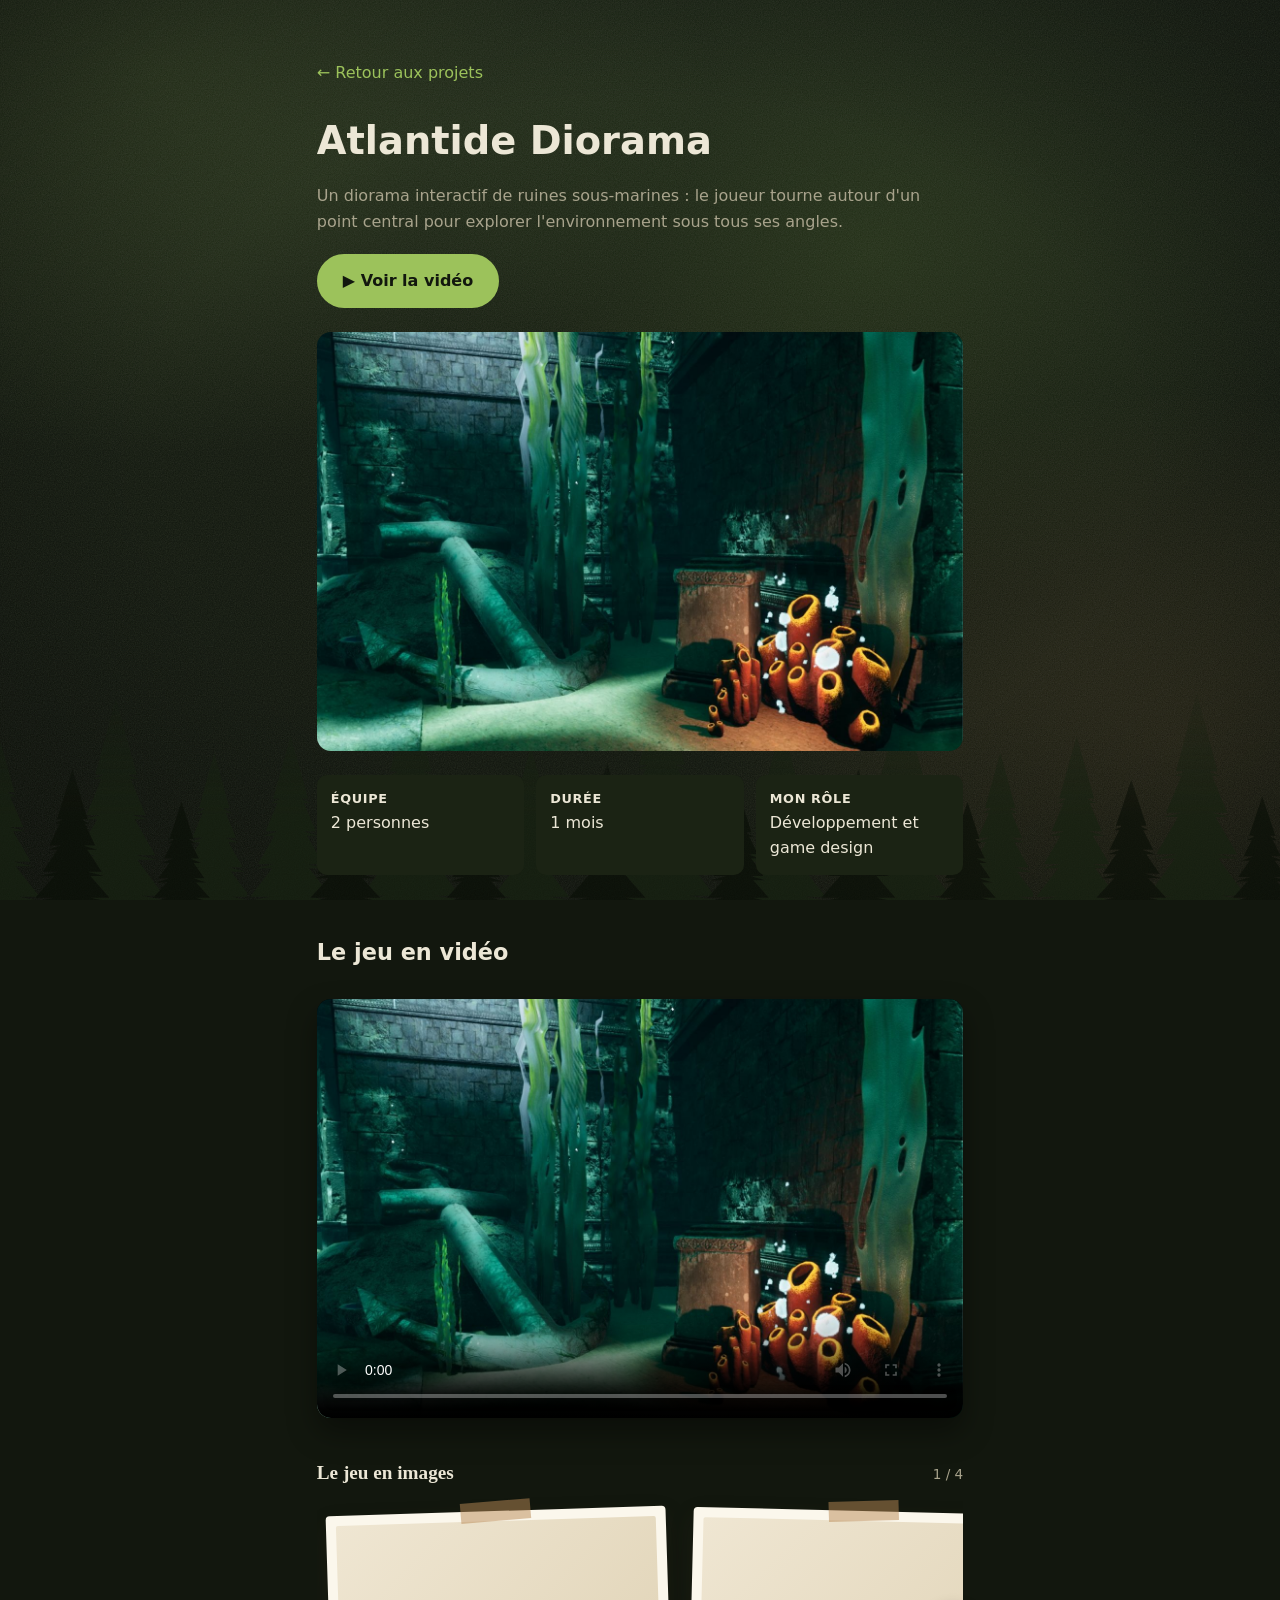
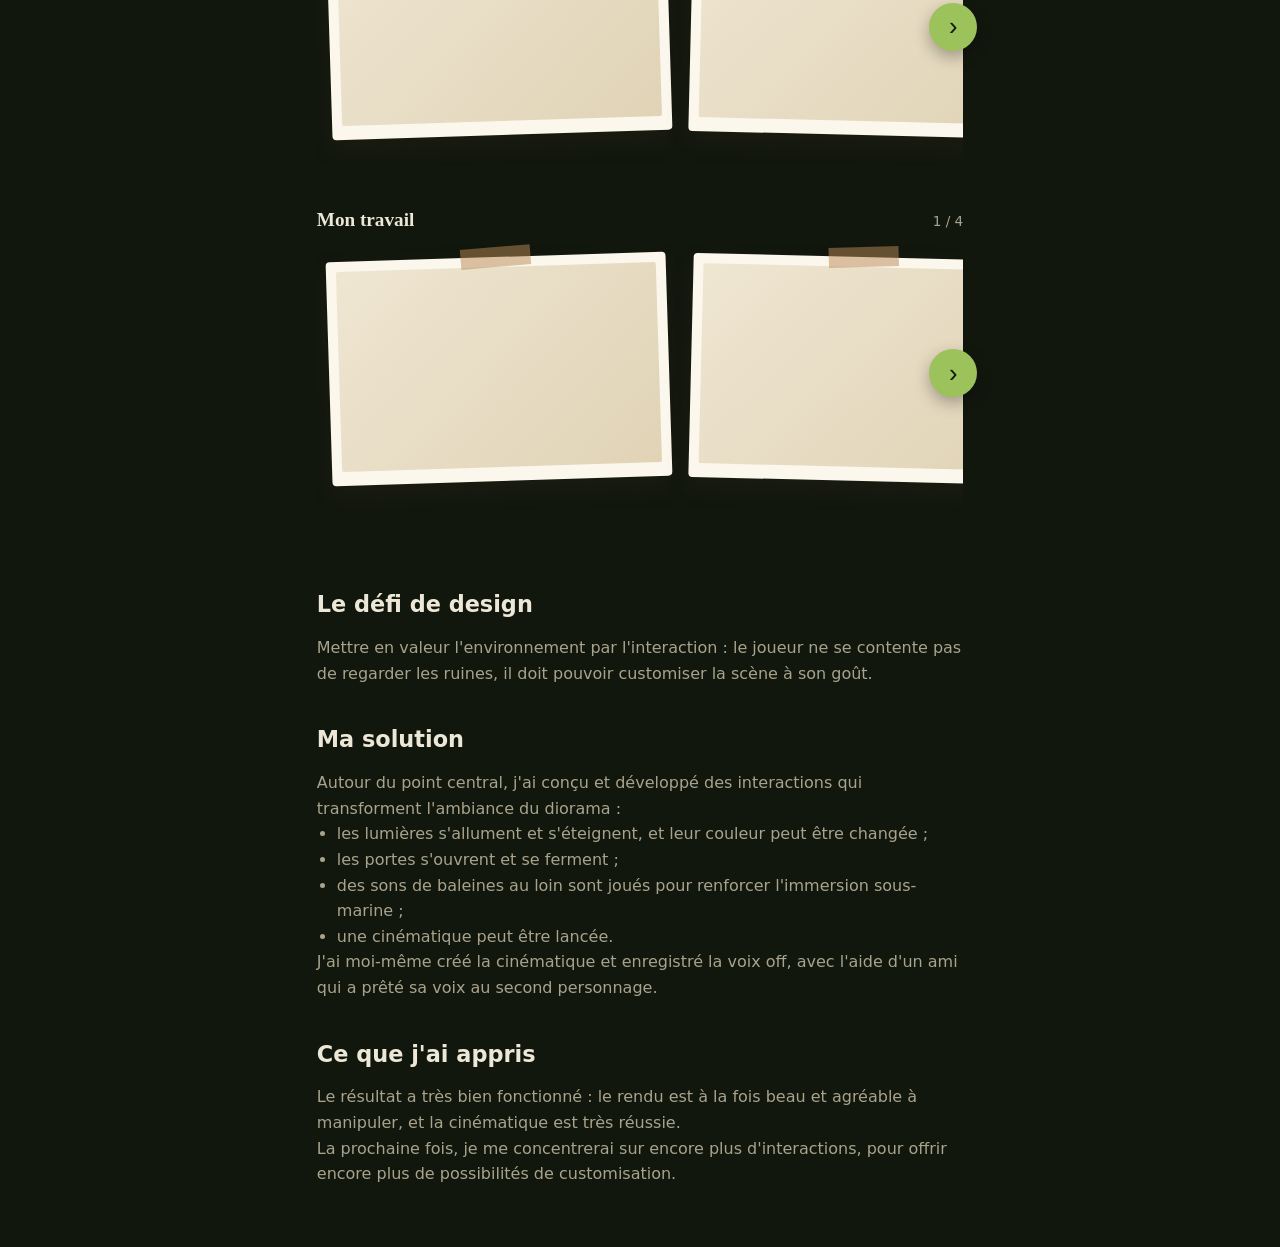
==== atlantide-diorama.html @ 16f46c1d "Premier commit" ====
<!DOCTYPE html>
<html lang="fr">
<head>
  <meta charset="UTF-8">
  <meta name="viewport" content="width=device-width, initial-scale=1">
  <title>Atlantide Diorama – Vivien Rohaut</title>
  <link rel="stylesheet" href="style.css">
  <script src="script.js" defer></script>
</head>
<body>

  <div class="progress" aria-hidden="true"></div>

  <main class="project">
    <a class="back" href="index.html#projets">← Retour aux projets</a>

    <h1 data-reveal>Atlantide Diorama</h1>
    <p data-reveal>Un diorama interactif de ruines sous-marines : le joueur tourne autour d'un point central pour explorer l'environnement sous tous ses angles.</p>

    <div class="buttons" data-reveal>
      <a class="btn" href="#video">▶ Voir la vidéo</a>
    </div>

    <img class="cover" data-reveal src="images/atlantide-diorama.jpg" alt="Image principale de Atlantide Diorama">

    <div class="facts">
      <div data-reveal><strong>Équipe</strong>2 personnes</div>
      <div data-reveal><strong>Durée</strong>1 mois</div>
      <div data-reveal><strong>Mon rôle</strong>Développement et game design</div>
    </div>

    <h2 id="video" data-reveal>Le jeu en vidéo</h2>
    <div class="video-player" data-reveal>
      <!-- Place ta vidéo dans le dossier « videos » sous le nom atlantide-diorama.mp4 (format MP4, codec H.264) -->
      <video controls preload="metadata" playsinline poster="images/atlantide-diorama.jpg">
        <source src="videos/atlantide-diorama.mp4" type="video/mp4">
        Votre navigateur ne peut pas lire cette vidéo.
      </video>
    </div>

    <div class="art-group wide" data-reveal>
      <div class="art-head">
        <h3>Le jeu en images</h3>
        <span class="art-count"></span>
      </div>
      <div class="carousel">
        <button type="button" class="car-btn car-prev" aria-label="Images précédentes">‹</button>
        <div class="car-track" tabindex="0" role="region" aria-label="Le jeu en images">
            <figure class="art">
              <button type="button" class="art-btn" data-caption="Capture d'écran – image 1">
                <img src="images/atlantide-diorama/capture-1.jpg" alt="Capture d'écran, image 1">
              </button>
            </figure>
            <figure class="art">
              <button type="button" class="art-btn" data-caption="Capture d'écran – image 2">
                <img src="images/atlantide-diorama/capture-2.jpg" alt="Capture d'écran, image 2">
              </button>
            </figure>
            <figure class="art">
              <button type="button" class="art-btn" data-caption="Capture d'écran – image 3">
                <img src="images/atlantide-diorama/capture-3.jpg" alt="Capture d'écran, image 3">
              </button>
            </figure>
            <figure class="art">
              <button type="button" class="art-btn" data-caption="Capture d'écran – image 4">
                <img src="images/atlantide-diorama/capture-4.jpg" alt="Capture d'écran, image 4">
              </button>
            </figure>
        </div>
        <button type="button" class="car-btn car-next" aria-label="Images suivantes">›</button>
      </div>
    </div>

    <!-- Mon travail : schémas, code, wireframes. Modifie data-caption pour décrire chaque image (par exemple « Wireframe du menu »). Copie ou supprime des blocs <figure> selon le nombre d'images. -->
    <div class="art-group wide" data-reveal>
      <div class="art-head">
        <h3>Mon travail</h3>
        <span class="art-count"></span>
      </div>
      <div class="carousel">
        <button type="button" class="car-btn car-prev" aria-label="Images précédentes">‹</button>
        <div class="car-track" tabindex="0" role="region" aria-label="Mon travail">
            <figure class="art">
              <button type="button" class="art-btn" data-caption="Mon travail – image 1">
                <img src="images/atlantide-diorama/travail-1.jpg" alt="Mon travail, image 1">
              </button>
            </figure>
            <figure class="art">
              <button type="button" class="art-btn" data-caption="Mon travail – image 2">
                <img src="images/atlantide-diorama/travail-2.jpg" alt="Mon travail, image 2">
              </button>
            </figure>
            <figure class="art">
              <button type="button" class="art-btn" data-caption="Mon travail – image 3">
                <img src="images/atlantide-diorama/travail-3.jpg" alt="Mon travail, image 3">
              </button>
            </figure>
            <figure class="art">
              <button type="button" class="art-btn" data-caption="Mon travail – image 4">
                <img src="images/atlantide-diorama/travail-4.jpg" alt="Mon travail, image 4">
              </button>
            </figure>
        </div>
        <button type="button" class="car-btn car-next" aria-label="Images suivantes">›</button>
      </div>
    </div>

    <h2 data-reveal>Le défi de design</h2>
    <p data-reveal>Mettre en valeur l'environnement par l'interaction : le joueur ne se contente pas de regarder les ruines, il doit pouvoir customiser la scène à son goût.</p>

    <h2 data-reveal>Ma solution</h2>
    <p data-reveal>Autour du point central, j'ai conçu et développé des interactions qui transforment l'ambiance du diorama :</p>
    <ul data-reveal>
      <li>les lumières s'allument et s'éteignent, et leur couleur peut être changée ;</li>
      <li>les portes s'ouvrent et se ferment ;</li>
      <li>des sons de baleines au loin sont joués pour renforcer l'immersion sous-marine ;</li>
      <li>une cinématique peut être lancée.</li>
    </ul>
    <p data-reveal>J'ai moi-même créé la cinématique et enregistré la voix off, avec l'aide d'un ami qui a prêté sa voix au second personnage.</p>

    <h2 data-reveal>Ce que j'ai appris</h2>
    <p data-reveal>Le résultat a très bien fonctionné : le rendu est à la fois beau et agréable à manipuler, et la cinématique est très réussie.</p>
    <p data-reveal>La prochaine fois, je me concentrerai sur encore plus d'interactions, pour offrir encore plus de possibilités de customisation.</p>

    <!--
      Pour ajouter le jeu jouable directement dans la page :
      1. Sur la page itch.io du jeu, ouvre « Edit game », puis « Widget » (ou « Embed »).
      2. Copie le code iframe fourni par itch.io.
      3. Colle-le ici, avec un titre :
         <h2 data-reveal>Jouer directement</h2>
         <div class="itch-embed" data-reveal><iframe src="https://itch.io/embed/NUMERO_DU_JEU" width="552" height="167"></iframe></div>
    -->
  </main>

</body>
</html>
---- style.css ----
:root {
  /* Thème forêt : vert mousse et marron bois */
  --bg: #12170e;
  --surface: #1b2314;
  --surface-2: #263020;
  --text: #ece7d6;
  --muted: #a8a38c;
  --accent: #9cc25b;      /* vert mousse */
  --accent-2: #b98a56;    /* marron bois clair */
  --on-accent: #12170e;   /* texte sur fond vert */
  --placeholder: linear-gradient(135deg, #263020, #3a3322);
  --radius: 14px;
  --sidebar-w: 240px;
}

* { box-sizing: border-box; margin: 0; padding: 0; }
html { scroll-behavior: smooth; }

body {
  background: var(--bg);
  color: var(--text);
  font-family: "Segoe UI", system-ui, -apple-system, sans-serif;
  line-height: 1.6;
}

a { color: inherit; text-decoration: none; }
img { max-width: 100%; display: block; }

/* ---------- Barre de progression ---------- */
.progress {
  position: fixed; top: 0; left: 0; height: 3px; width: 0;
  background: linear-gradient(90deg, var(--accent), var(--accent-2));
  z-index: 100;
}

/* ---------- Menu latéral ---------- */
.sidebar {
  position: fixed; top: 0; left: 0; bottom: 0;
  width: var(--sidebar-w);
  background: var(--surface);
  padding: 36px 24px;
  display: flex; flex-direction: column;
  z-index: 50;
  border-right: 1px solid rgba(236,231,214,.07);
}
.brand { font-size: 1.5rem; font-weight: 800; line-height: 1.15; }
.role { color: var(--accent); font-size: .85rem; letter-spacing: .08em; text-transform: uppercase; margin: 8px 0 40px; }

.side-nav { display: flex; flex-direction: column; gap: 4px; }
.side-nav a {
  display: flex; align-items: center; gap: 12px;
  padding: 10px 12px; border-radius: 10px;
  color: var(--muted);
  transition: background .25s, color .25s, transform .25s;
}
.side-nav a:hover { background: var(--surface-2); color: var(--text); transform: translateX(4px); }
.side-nav a.active { background: var(--surface-2); color: var(--text); font-weight: 600; }
.dot {
  width: 8px; height: 8px; border-radius: 50%;
  background: var(--muted); opacity: .5;
  transition: background .25s, transform .25s, opacity .25s;
}
.side-nav a.active .dot { background: var(--accent); opacity: 1; transform: scale(1.4); }

.side-footer { margin-top: auto; display: flex; flex-direction: column; gap: 6px; font-size: .85rem; color: var(--muted); }
.side-footer a:hover { color: var(--accent); }

.menu-toggle {
  display: none;
  position: fixed; top: 14px; left: 14px; z-index: 60;
  width: 44px; height: 44px; border-radius: 12px;
  border: 0; background: var(--surface); color: var(--text);
  font-size: 1.3rem; cursor: pointer;
}

/* ---------- Contenu ---------- */
.content { margin-left: var(--sidebar-w); }
section { padding: 90px 6vw; max-width: 1100px; margin: 0 auto; scroll-margin-top: 10px; }
h2 { font-size: 1.9rem; margin-bottom: 28px; position: relative; display: inline-block; }
h2::after {
  content: ""; display: block; height: 4px; width: 40px; margin-top: 8px;
  background: linear-gradient(90deg, var(--accent), var(--accent-2));
  border-radius: 4px; transition: width .5s;
}
h2.visible::after { width: 90px; }
h3 { font-size: 1.1rem; margin-bottom: 8px; }
.section-intro { color: var(--muted); max-width: 640px; margin-bottom: 28px; }

/* ---------- Hero ---------- */
.hero { position: relative; min-height: 100vh; display: flex; flex-direction: column; justify-content: center; }
.hero > *:not(.blob) { position: relative; z-index: 1; }
.eyebrow { color: var(--accent); font-weight: 600; letter-spacing: .1em; text-transform: uppercase; font-size: .85rem; }
.hero h1 { font-size: clamp(2rem, 4.5vw, 3.3rem); line-height: 1.2; margin: 16px 0 20px; }
.hero h1 .soft { color: var(--muted); }
.lead { max-width: 620px; color: var(--muted); margin-bottom: 32px; }

.blob { position: absolute; border-radius: 50%; filter: blur(70px); opacity: .28; z-index: 0; }
.blob-1 { width: 320px; height: 320px; background: var(--accent); top: 8%; right: 4%; animation: float 9s ease-in-out infinite; }
.blob-2 { width: 260px; height: 260px; background: var(--accent-2); bottom: 8%; right: 28%; animation: float 12s ease-in-out infinite reverse; }
@keyframes float {
  0%, 100% { transform: translate(0, 0); }
  50% { transform: translate(-30px, 30px); }
}

/* ---------- Boutons ---------- */
.buttons { display: flex; gap: 14px; flex-wrap: wrap; margin-top: 8px; }
.btn {
  display: inline-block; padding: 12px 24px; border-radius: 999px;
  background: var(--accent); color: var(--on-accent); font-weight: 700;
  border: 2px solid var(--accent);
  transition: transform .2s, box-shadow .2s, background .2s;
}
.btn:hover { transform: translateY(-3px); box-shadow: 0 8px 20px rgba(156,194,91,.28); }
.btn-outline { background: transparent; color: var(--text); border-color: var(--muted); font-weight: 600; }
.btn-outline:hover { border-color: var(--accent); box-shadow: none; }

/* ---------- Projets ---------- */
.grid { display: grid; grid-template-columns: repeat(auto-fill, minmax(280px, 1fr)); gap: 24px; }
.card { background: var(--surface); border-radius: var(--radius); overflow: hidden; display: flex; flex-direction: column; }
.card:hover { box-shadow: 0 14px 30px rgba(0,0,0,.4); }
.card-link { display: block; flex: 1; }
.thumb { height: 180px; overflow: hidden; background: var(--placeholder); }
.thumb img { width: 100%; height: 100%; object-fit: cover; transition: transform .5s; }
.card:hover .thumb img { transform: scale(1.08); }
.card-body { padding: 18px 18px 8px; }
.card-body p { color: var(--muted); margin: 6px 0 12px; font-size: .95rem; }
.tags { display: block; font-size: .8rem; color: var(--accent-2); }
.card-role { display: block; font-size: .8rem; color: var(--muted); margin-top: 4px; }

.card-actions { display: flex; gap: 10px; padding: 12px 18px 18px; flex-wrap: wrap; }
.mini-btn {
  padding: 8px 16px; border-radius: 999px; font-size: .85rem; font-weight: 700;
  background: var(--accent); color: var(--on-accent); border: 2px solid var(--accent);
  transition: transform .2s, background .2s, border-color .2s;
}
.mini-btn:hover { transform: translateY(-2px); }
.mini-outline { background: transparent; color: var(--text); border-color: var(--accent-2); font-weight: 600; }
.mini-outline:hover { border-color: var(--accent); }
.itch-all { margin-top: 32px; }

/* ---------- Art 2D ---------- */
.art { margin: 0; }
.art-btn {
  display: block; width: 100%; aspect-ratio: 1 / 1;
  border: 0; padding: 0; cursor: zoom-in; overflow: hidden;
  border-radius: var(--radius);
  background: var(--placeholder);
}
.art-btn img { width: 100%; height: 100%; object-fit: cover; transition: transform .5s, filter .3s; }
.art-btn:hover img { transform: scale(1.1) rotate(1deg); filter: brightness(1.1); }
.art figcaption { color: var(--muted); font-size: .85rem; margin-top: 8px; }

/* Image manquante : on la cache, le fond dégradé reste */
img.missing { visibility: hidden; }

/* Carrousel plein écran */
.lightbox {
  position: fixed; inset: 0; z-index: 200;
  background: rgba(10,13,8,.94);
  display: flex; align-items: center; justify-content: center;
  padding: 24px 80px 80px; opacity: 0; pointer-events: none; transition: opacity .3s;
}
.lightbox.open { opacity: 1; pointer-events: auto; }
.lb-stage { margin: 0; display: flex; flex-direction: column; align-items: center; max-width: 100%; }
.lb-stage img {
  max-width: 100%; max-height: 74vh; border-radius: 10px;
  box-shadow: 0 20px 50px rgba(0,0,0,.5);
  transition: opacity .25s, transform .25s;
}
.lb-stage img.swap { opacity: 0; transform: scale(.96); }
.lb-stage figcaption { color: #cfc8b2; margin-top: 14px; text-align: center; }
.lb-close, .lb-nav {
  position: absolute; border: 0; border-radius: 50%; cursor: pointer;
  background: rgba(236,231,214,.12); color: #ece7d6; line-height: 1;
  transition: background .2s, transform .2s;
}
.lb-close { top: 18px; right: 22px; width: 44px; height: 44px; font-size: 1.8rem; }
.lb-nav { top: 50%; width: 52px; height: 52px; margin-top: -26px; font-size: 2rem; }
.lb-prev { left: 16px; }
.lb-next { right: 16px; }
.lb-close:hover, .lb-nav:hover { background: rgba(156,194,91,.4); transform: scale(1.08); }
.lb-footer { position: absolute; bottom: 20px; left: 0; right: 0; display: flex; flex-direction: column; align-items: center; gap: 10px; }
.lb-count { color: #cfc8b2; font-size: .85rem; }
.lb-dots { display: flex; gap: 8px; }
.lb-dots[hidden] { display: none; }
.lb-dot {
  width: 9px; height: 9px; padding: 0; border: 0; border-radius: 50%; cursor: pointer;
  background: rgba(236,231,214,.3); transition: background .2s, transform .2s;
}
.lb-dot.active { background: #9cc25b; transform: scale(1.35); }
@media (max-width: 700px) {
  .lightbox { padding: 64px 12px 90px; }
  .lb-nav { top: auto; bottom: 18px; margin-top: 0; }
}

/* ---------- CV ---------- */
.cv-frame { background: var(--surface); border-radius: var(--radius); overflow: hidden; margin-bottom: 20px; }
.cv-frame iframe { width: 100%; height: 80vh; min-height: 520px; border: 0; background: #fff; display: block; }
.cv-fallback { padding: 12px 16px; color: var(--muted); font-size: .85rem; }
.cv-fallback a { color: var(--accent); text-decoration: underline; }

/* ---------- À propos ---------- */
.about-grid { display: grid; grid-template-columns: 1.4fr 1fr; gap: 40px; }
.about-grid p { color: var(--muted); margin-bottom: 14px; }
.subtitle { margin-top: 28px; margin-bottom: 14px; }

.timeline { list-style: none; border-left: 2px solid var(--surface-2); padding-left: 20px; }
.timeline li { position: relative; padding-bottom: 18px; }
.timeline li::before {
  content: ""; position: absolute; left: -27px; top: 7px;
  width: 12px; height: 12px; border-radius: 50%;
  background: var(--accent); border: 2px solid var(--bg);
}
.timeline li:last-child { padding-bottom: 0; }
.timeline strong { display: block; }
.timeline span { color: var(--muted); font-size: .9rem; }

.chips { list-style: none; display: flex; flex-wrap: wrap; gap: 8px; margin-bottom: 20px; }
.chips li { background: var(--surface); padding: 6px 14px; border-radius: 999px; font-size: .9rem; transition: background .2s, transform .2s, color .2s; }
.chips li:hover { background: var(--accent); color: var(--on-accent); transform: translateY(-2px); }

footer { text-align: center; padding: 40px; color: var(--muted); font-size: .85rem; }

/* ---------- Animations d'apparition ---------- */
[data-reveal] { opacity: 0; transform: translateY(28px); transition: opacity .7s ease, transform .7s ease; }
[data-reveal].visible { opacity: 1; transform: none; }
.card[data-reveal].visible { transition: opacity .7s ease, transform .25s ease, box-shadow .25s; }
.card[data-reveal].visible:hover { transform: translateY(-6px); }

/* ---------- Page projet ---------- */
.project { max-width: 800px; margin: 0 auto; padding: 60px 6vw; }
.project .back { color: var(--accent); display: inline-block; margin-bottom: 24px; transition: transform .2s; }
.project .back:hover { transform: translateX(-4px); }
.project h1 { font-size: 2.4rem; margin-bottom: 12px; }
.project .cover { width: 100%; border-radius: var(--radius); margin: 24px 0; background: var(--placeholder); min-height: 200px; }
.project h2 { font-size: 1.4rem; margin: 36px 0 12px; }
.project h2::after { display: none; }
.project p, .project li { color: var(--muted); }
.project ul { padding-left: 20px; }
.project .buttons { margin: 20px 0; }
.facts { display: grid; grid-template-columns: repeat(auto-fit, minmax(150px, 1fr)); gap: 12px; margin: 24px 0; }
.facts div { background: var(--surface); padding: 14px; border-radius: 10px; }
.facts strong { display: block; color: var(--text); font-size: .8rem; text-transform: uppercase; letter-spacing: .05em; }
.video { position: relative; padding-top: 56.25%; margin: 16px 0; }
.video iframe { position: absolute; inset: 0; width: 100%; height: 100%; border: 0; border-radius: var(--radius); }
.itch-embed iframe { width: 100%; max-width: 552px; height: 167px; border: 0; border-radius: var(--radius); }

/* ---------- Changement de DA : thème « carnet de croquis » (section Art 2D) ---------- */
body.sketch {
  /* Carnet d'artiste : tons bois et papier, proches de la forêt pour une transition douce */
  --bg: #2b2519;
  --surface: #382f20;
  --surface-2: #463b27;
  --text: #efe6cf;
  --muted: #b9ad90;
  --accent: #a9c46a;
  --accent-2: #c79a62;
  --on-accent: #1d1a10;
}
body, .sidebar, .menu-toggle {
  transition: background-color .9s ease, color .9s ease, border-color .9s ease;
}
.side-nav a { transition: background-color .9s ease, color .9s ease, transform .25s; }

body.sketch #art h2 { font-family: "Segoe Print", "Bradley Hand", "Chalkboard SE", "Comic Sans MS", cursive; }

.art {
  position: relative;
  background: #fbf7ec;
  padding: 10px 10px 14px;
  border-radius: 4px;
  box-shadow: 0 10px 22px rgba(58,44,28,.22);
}
.art::before {
  content: ""; position: absolute; top: -10px; left: 50%;
  width: 70px; height: 20px; margin-left: -35px;
  transform: rotate(-3deg);
  background: rgba(185,138,86,.5);
  z-index: 1;
}
.art-btn { border-radius: 2px; }
.art figcaption {
  font-family: "Segoe Print", "Bradley Hand", "Chalkboard SE", "Comic Sans MS", cursive;
  color: #5a4a33; font-size: .95rem; text-align: center; margin-top: 8px;
}
.art { transform: rotate(var(--tilt, 0deg)); transition: transform .35s ease, box-shadow .35s ease; }
.art:nth-child(odd) { --tilt: -1.8deg; }
.art:nth-child(even) { --tilt: 1.4deg; }
.art:nth-child(3n) { --tilt: -.6deg; }
.art:hover { transform: rotate(0deg) translateY(-8px) scale(1.03); box-shadow: 0 18px 32px rgba(58,44,28,.3); z-index: 2; }

/* ---------- Jeux préférés ---------- */
.favs { margin-top: 56px; }
.fav-grid { display: grid; grid-template-columns: repeat(auto-fill, minmax(250px, 1fr)); gap: 16px; }
.fav {
  position: relative; overflow: hidden; background: var(--surface);
  border-radius: var(--radius); padding: 20px 20px 20px 24px;
}
.fav::before {
  content: ""; position: absolute; left: 0; top: 0; bottom: 0; width: 4px;
  background: linear-gradient(var(--accent), var(--accent-2));
}
.fav h4 { font-size: 1.15rem; margin-bottom: 2px; }
.fav-genre { display: block; color: var(--accent-2); font-size: .8rem; margin-bottom: 14px; }
.fav-label { color: var(--accent); font-size: .75rem; font-weight: 700; letter-spacing: .08em; text-transform: uppercase; margin: 0 0 4px; }
.fav-why { color: var(--text); font-size: .95rem; margin: 0; }
.fav[data-reveal].visible { transition: opacity .7s ease, transform .25s ease, box-shadow .25s ease; }
.fav[data-reveal].visible:hover { transform: translateY(-5px); box-shadow: 0 12px 24px rgba(0,0,0,.35); }

/* ---------- Accueil : portrait dans un cadre ---------- */
.hero-inner { display: grid; grid-template-columns: minmax(0, 1.3fr) minmax(0, 1fr); gap: 48px; align-items: center; }
.hero-text { min-width: 0; }
.portrait {
  position: relative; justify-self: center; width: min(100%, 320px);
  animation: portrait-in 1s ease both, float-soft 7s ease-in-out 1s infinite;
}
.portrait::before {
  content: ""; position: absolute; inset: 14px -14px -14px 14px; z-index: 0;
  border: 2px solid var(--accent-2); border-radius: 160px 160px 28px 28px;
  transition: transform .4s ease;
}
.portrait-frame {
  position: relative; z-index: 1; aspect-ratio: 4 / 5; overflow: hidden;
  display: flex; align-items: center; justify-content: center;
  border: 4px solid var(--accent); border-radius: 160px 160px 28px 28px;
  background: var(--placeholder);
  box-shadow: 0 20px 50px rgba(0,0,0,.45), 0 0 0 8px rgba(156,194,91,.12);
}
.portrait-frame img { position: absolute; inset: 0; width: 100%; height: 100%; object-fit: cover; transition: transform .6s ease; }
.portrait-silhouette { position: absolute; inset: 0; width: 100%; height: 100%; }
.sil-body { fill: rgba(156,194,91,.16); }
.sil-head {
  fill: rgba(156,194,91,.08); stroke: var(--accent); stroke-width: 2.5; stroke-dasharray: 7 7;
  animation: head-dash 3s linear infinite;
}
@keyframes head-dash { to { stroke-dashoffset: -28; } }
.portrait-hint {
  position: absolute; left: 0; right: 0; bottom: 14%; text-align: center;
  font-size: .75rem; font-weight: 700; letter-spacing: .1em; text-transform: uppercase;
  color: var(--accent); opacity: .8;
}
.portrait:hover::before { transform: translate(6px, 6px); }
.portrait:hover .portrait-frame img { transform: scale(1.05); }
.portrait-badge {
  position: absolute; z-index: 2; left: 50%; bottom: -14px; transform: translateX(-50%);
  background: var(--accent); color: var(--on-accent); font-weight: 700; font-size: .8rem;
  padding: 8px 16px; border-radius: 999px; white-space: nowrap; box-shadow: 0 8px 18px rgba(0,0,0,.35);
}
@keyframes portrait-in { from { opacity: 0; transform: translateY(30px) scale(.96); } to { opacity: 1; transform: none; } }
@keyframes float-soft { 0%, 100% { transform: translateY(0); } 50% { transform: translateY(-10px); } }

/* ---------- Art 2D : séries avec carrousel ---------- */
.art-group { margin-bottom: 40px; }
.art-group:last-child { margin-bottom: 0; }
.art-head { display: flex; align-items: baseline; justify-content: space-between; gap: 12px; }
.art-head h3 { font-size: 1.2rem; margin: 0; font-family: "Segoe Print", "Bradley Hand", "Chalkboard SE", "Comic Sans MS", cursive; }
.art-count { color: var(--muted); font-size: .85rem; }
.carousel { position: relative; }
.car-track {
  display: flex; gap: 22px; overflow-x: auto; scroll-snap-type: x mandatory; scroll-behavior: smooth;
  padding: 22px 12px 30px; scrollbar-width: none; outline-offset: 2px;
}
.car-track::-webkit-scrollbar { display: none; }
.car-track { cursor: grab; }
.car-track.dragging { cursor: grabbing; user-select: none; }
.car-track img { -webkit-user-drag: none; }
.car-track .art { flex: 0 0 min(240px, 68vw); scroll-snap-align: center; }
.car-btn {
  position: absolute; top: 50%; margin-top: -24px; z-index: 3;
  width: 48px; height: 48px; border: 0; border-radius: 50%; cursor: pointer;
  background: var(--accent); color: var(--on-accent); font-size: 1.6rem; line-height: 1;
  box-shadow: 0 6px 16px rgba(0,0,0,.3); transition: transform .2s, opacity .2s;
}
.car-prev { left: -14px; }
.car-next { right: -14px; }
.car-btn:hover { transform: scale(1.1); }
.car-btn:disabled { opacity: 0; pointer-events: none; }

@media (max-width: 900px) {
  .hero-inner { grid-template-columns: 1fr; gap: 36px; }
  .portrait { order: -1; width: min(70%, 260px); }
}

/* ---------- Pages projet : carrousels (captures, schémas, code, wireframes) ---------- */
.project .art-group { margin: 40px 0; }
.art-group.wide .car-track .art { flex: 0 0 min(340px, 78vw); }
.art-group.wide .art-btn { aspect-ratio: 16 / 10; background: linear-gradient(135deg, #efe6d2, #e0d3b6); }
.art-group.wide .art-btn img { object-fit: contain; }

/* ---------- Mobile ---------- */
@media (max-width: 900px) {
  .menu-toggle { display: block; }
  .sidebar { transform: translateX(-100%); transition: transform .3s; }
  .sidebar.open { transform: none; box-shadow: 0 0 40px rgba(0,0,0,.6); }
  .content { margin-left: 0; }
  .about-grid { grid-template-columns: 1fr; }
  section { padding: 70px 6vw; }
  .hero { padding-top: 90px; }
}

/* Respect des préférences d'accessibilité */
@media (prefers-reduced-motion: reduce) {
  html { scroll-behavior: auto; }
  *, *::before, *::after { animation: none !important; transition: none !important; }
  [data-reveal] { opacity: 1; transform: none; }
}

/* ---------- Dessin & conception : chapitres (texte + série d'images) ---------- */
.chapter {
  display: grid; grid-template-columns: minmax(0, 300px) minmax(0, 1fr);
  gap: 36px; align-items: center; margin-bottom: 64px;
}
.chapter:last-of-type { margin-bottom: 0; }
.chapter .art-group { margin: 0; min-width: 0; }
.chapter-num {
  display: block; font-size: 3.2rem; line-height: 1; font-weight: 800; color: var(--accent-2); opacity: .7;
  font-family: "Segoe Print", "Bradley Hand", "Chalkboard SE", "Comic Sans MS", cursive;
}
.chapter-text h3 {
  font-size: 1.5rem; margin: 6px 0 10px;
  font-family: "Segoe Print", "Bradley Hand", "Chalkboard SE", "Comic Sans MS", cursive;
}
.chapter-why { color: var(--muted); margin-bottom: 14px; }
.chapter-points { list-style: none; display: grid; gap: 8px; }
.chapter-points li { position: relative; padding-left: 22px; font-size: .92rem; color: var(--text); }
.chapter-points li::before {
  content: ""; position: absolute; left: 0; top: .5em; width: 10px; height: 10px;
  border-radius: 50%; background: var(--accent);
}
.art-hint { color: var(--muted); font-size: .8rem; font-style: italic; }
@media (max-width: 900px) {
  .chapter { grid-template-columns: 1fr; gap: 12px; margin-bottom: 48px; }
}

/* ---------- Page projet : lecteur vidéo ---------- */
.video-player { margin: 16px 0; }
.video-player video {
  display: block; width: 100%; max-height: 70vh; background: #000;
  border-radius: var(--radius); box-shadow: 0 14px 30px rgba(0,0,0,.4);
}
.video-note { font-size: .85rem; margin-top: 8px; }


/* ---------- Arrière-plan : forêt en couches (lueurs, grain, sapins, lucioles) ---------- */
/* Couche 1 : lueurs de mousse et de bois, vignettage et grain, fixes derrière tout le contenu */
body::before {
  content: ""; position: fixed; inset: 0; z-index: -2; pointer-events: none;
  background:
    url("data:image/svg+xml,%3Csvg xmlns='http://www.w3.org/2000/svg' width='220' height='220'%3E%3Cfilter id='n'%3E%3CfeTurbulence type='fractalNoise' baseFrequency='.85' numOctaves='2' stitchTiles='stitch'/%3E%3CfeColorMatrix values='0 0 0 0 1  0 0 0 0 .96  0 0 0 0 .85  0 0 0 .09 0'/%3E%3C/filter%3E%3Crect width='100%' height='100%' filter='url(%23n)'/%3E%3C/svg%3E"),
    radial-gradient(ellipse at 50% 50%, transparent 55%, rgba(4,7,3,.55) 100%),
    radial-gradient(900px 620px at 12% 8%, rgba(156,194,91,.16), transparent 62%),
    radial-gradient(760px 560px at 92% 82%, rgba(185,138,86,.15), transparent 62%),
    radial-gradient(640px 520px at 68% 28%, rgba(70,96,40,.28), transparent 70%),
    linear-gradient(180deg, #172013 0%, #10160c 55%, #0d120a 100%);
  transition: opacity .9s ease;
}
/* Couche 2 : rangées de sapins en bas de l'écran, qui se fondent dans la nuit */
body::after {
  content: ""; position: fixed; left: 0; right: 0; bottom: 0; height: 240px; z-index: -1; pointer-events: none;
  background: url("data:image/svg+xml,%3Csvg xmlns='http://www.w3.org/2000/svg' width='720' height='220' viewBox='0 0 720 220'%3E%3Cg fill='%23182312'%3E%3Cpolygon points='40,70 56,127 48,127 58,131 22,131 32,127 24,127'/%3E%3Cpolygon points='40,103 63,157 51,157 65,161 15,161 29,157 17,157'/%3E%3Cpolygon points='40,136 70,187 55,187 72,191 8,191 25,187 10,187'/%3E%3Cpolygon points='40,169 77,217 58,217 79,221 1,221 22,217 3,217'/%3E%3Crect x='37' y='202' width='6' height='20'/%3E%3Cpolygon points='150,30 169,102 160,102 171,106 129,106 140,102 131,102'/%3E%3Cpolygon points='150,72 178,140 164,140 180,144 120,144 136,140 122,140'/%3E%3Cpolygon points='150,114 187,178 168,178 189,182 111,182 132,178 113,178'/%3E%3Cpolygon points='150,155 195,216 173,216 197,220 103,220 127,216 105,216'/%3E%3Crect x='147' y='197' width='6' height='25'/%3E%3Cpolygon points='260,80 275,133 267,133 277,137 243,137 253,133 245,133'/%3E%3Cpolygon points='260,111 281,161 271,161 283,165 237,165 249,161 239,161'/%3E%3Cpolygon points='260,142 288,189 274,189 290,193 230,193 246,189 232,189'/%3E%3Cpolygon points='260,172 295,217 277,217 297,221 223,221 243,217 225,217'/%3E%3Crect x='257' y='203' width='6' height='19'/%3E%3Cpolygon points='380,20 401,96 390,96 403,100 357,100 370,96 359,96'/%3E%3Cpolygon points='380,64 410,136 395,136 412,140 348,140 365,136 350,136'/%3E%3Cpolygon points='380,108 419,176 400,176 421,180 339,180 360,176 341,176'/%3E%3Cpolygon points='380,152 428,216 404,216 430,220 330,220 356,216 332,216'/%3E%3Crect x='377' y='196' width='6' height='26'/%3E%3Cpolygon points='490,60 507,121 499,121 509,125 471,125 481,121 473,121'/%3E%3Cpolygon points='490,95 515,153 502,153 517,157 463,157 478,153 465,153'/%3E%3Cpolygon points='490,130 522,185 506,185 524,189 456,189 474,185 458,185'/%3E%3Cpolygon points='490,166 530,217 510,217 532,221 448,221 470,217 450,217'/%3E%3Crect x='487' y='201' width='6' height='21'/%3E%3Cpolygon points='600,35 619,105 609,105 621,109 579,109 591,105 581,105'/%3E%3Cpolygon points='600,76 627,142 614,142 629,146 571,146 586,142 573,142'/%3E%3Cpolygon points='600,116 636,179 618,179 638,183 562,183 582,179 564,179'/%3E%3Cpolygon points='600,157 644,216 622,216 646,220 554,220 578,216 556,216'/%3E%3Crect x='597' y='198' width='6' height='24'/%3E%3Cpolygon points='690,85 704,136 697,136 706,140 674,140 683,136 676,136'/%3E%3Cpolygon points='690,115 710,163 700,163 712,167 668,167 680,163 670,163'/%3E%3Cpolygon points='690,144 716,190 703,190 718,194 662,194 677,190 664,190'/%3E%3Cpolygon points='690,174 723,217 706,217 725,221 655,221 674,217 657,217'/%3E%3Crect x='687' y='204' width='6' height='18'/%3E%3C/g%3E%3Cg fill='%230b1008'%3E%3Cpolygon points='90,110 104,152 97,152 106,156 74,156 83,152 76,152'/%3E%3Cpolygon points='90,134 110,174 100,174 112,178 68,178 80,174 70,174'/%3E%3Cpolygon points='90,158 116,196 103,196 118,200 62,200 77,196 64,196'/%3E%3Cpolygon points='90,183 122,218 106,218 124,222 56,222 74,218 58,218'/%3E%3Crect x='87' y='207' width='6' height='15'/%3E%3Cpolygon points='210,125 222,161 216,161 224,165 196,165 204,161 198,161'/%3E%3Cpolygon points='210,146 227,180 218,180 229,184 191,184 202,180 193,180'/%3E%3Cpolygon points='210,167 232,199 221,199 234,203 186,203 199,199 188,199'/%3E%3Cpolygon points='210,188 237,218 224,218 239,222 181,222 196,218 183,218'/%3E%3Crect x='207' y='209' width='6' height='13'/%3E%3Cpolygon points='330,95 345,142 337,142 347,146 313,146 323,142 315,142'/%3E%3Cpolygon points='330,122 351,168 341,168 353,172 307,172 319,168 309,168'/%3E%3Cpolygon points='330,150 358,192 344,192 360,196 300,196 316,192 302,192'/%3E%3Cpolygon points='330,178 365,218 347,218 367,222 293,222 313,218 295,218'/%3E%3Crect x='327' y='205' width='6' height='17'/%3E%3Cpolygon points='450,120 462,158 456,158 464,162 436,162 444,158 438,158'/%3E%3Cpolygon points='450,142 468,178 459,178 470,182 430,182 441,178 432,178'/%3E%3Cpolygon points='450,164 473,198 461,198 475,202 425,202 439,198 427,198'/%3E%3Cpolygon points='450,186 478,218 464,218 480,222 420,222 436,218 422,218'/%3E%3Crect x='447' y='208' width='6' height='14'/%3E%3Cpolygon points='560,100 574,146 567,146 576,150 544,150 553,146 546,146'/%3E%3Cpolygon points='560,126 581,170 570,170 583,174 537,174 550,170 539,170'/%3E%3Cpolygon points='560,153 587,194 574,194 589,198 531,198 546,194 533,194'/%3E%3Cpolygon points='560,179 594,218 577,218 596,222 524,222 543,218 526,218'/%3E%3Crect x='557' y='206' width='6' height='16'/%3E%3Cpolygon points='660,130 671,164 666,164 673,168 647,168 654,164 649,164'/%3E%3Cpolygon points='660,150 676,182 668,182 678,186 642,186 652,182 644,182'/%3E%3Cpolygon points='660,170 681,200 671,200 683,204 637,204 649,200 639,200'/%3E%3Cpolygon points='660,189 686,218 673,218 688,222 632,222 647,218 634,218'/%3E%3Crect x='657' y='209' width='6' height='13'/%3E%3C/g%3E%3C/svg%3E") repeat-x bottom center / auto 100%;
  opacity: .7;
  -webkit-mask-image: linear-gradient(to top, #000 35%, transparent 100%);
  mask-image: linear-gradient(to top, #000 35%, transparent 100%);
  transition: opacity .9s ease;
}
/* Couche 3 : lucioles (créées par script.js) */
.fireflies { position: fixed; inset: 0; z-index: -1; pointer-events: none; overflow: hidden; transition: opacity .9s ease; }
.firefly {
  position: absolute; width: var(--s, 4px); height: var(--s, 4px); border-radius: 50%;
  background: #d8f08a; box-shadow: 0 0 10px 3px rgba(190,230,100,.55);
  opacity: 0; animation: firefly var(--d, 14s) ease-in-out var(--delay, 0s) infinite;
}
.firefly.warm { background: #f2c98a; box-shadow: 0 0 10px 3px rgba(230,170,90,.5); }
@keyframes firefly {
  0%, 100% { opacity: 0; transform: translate(0, 0) scale(.8); }
  20% { opacity: .85; }
  50% { opacity: .35; transform: translate(var(--dx, 30px), var(--dy, -40px)) scale(1.1); }
  80% { opacity: .9; }
}

/* Dans la section dessin (carnet de croquis) : le décor de forêt s'efface, le grain donne un côté papier */
body.sketch::before { opacity: .45; }
body.sketch::after, body.sketch .fireflies { opacity: 0; }

@media (max-width: 700px) {
  body::after { height: 150px; }
}

/* Séries de dessins : les croquis ne sont pas rognés */
.chapter .car-track .art { flex: 0 0 min(300px, 72vw); }
.chapter .art-btn { aspect-ratio: 4 / 3; background: #fbf7ec; }
.chapter .art-btn img { object-fit: contain; }
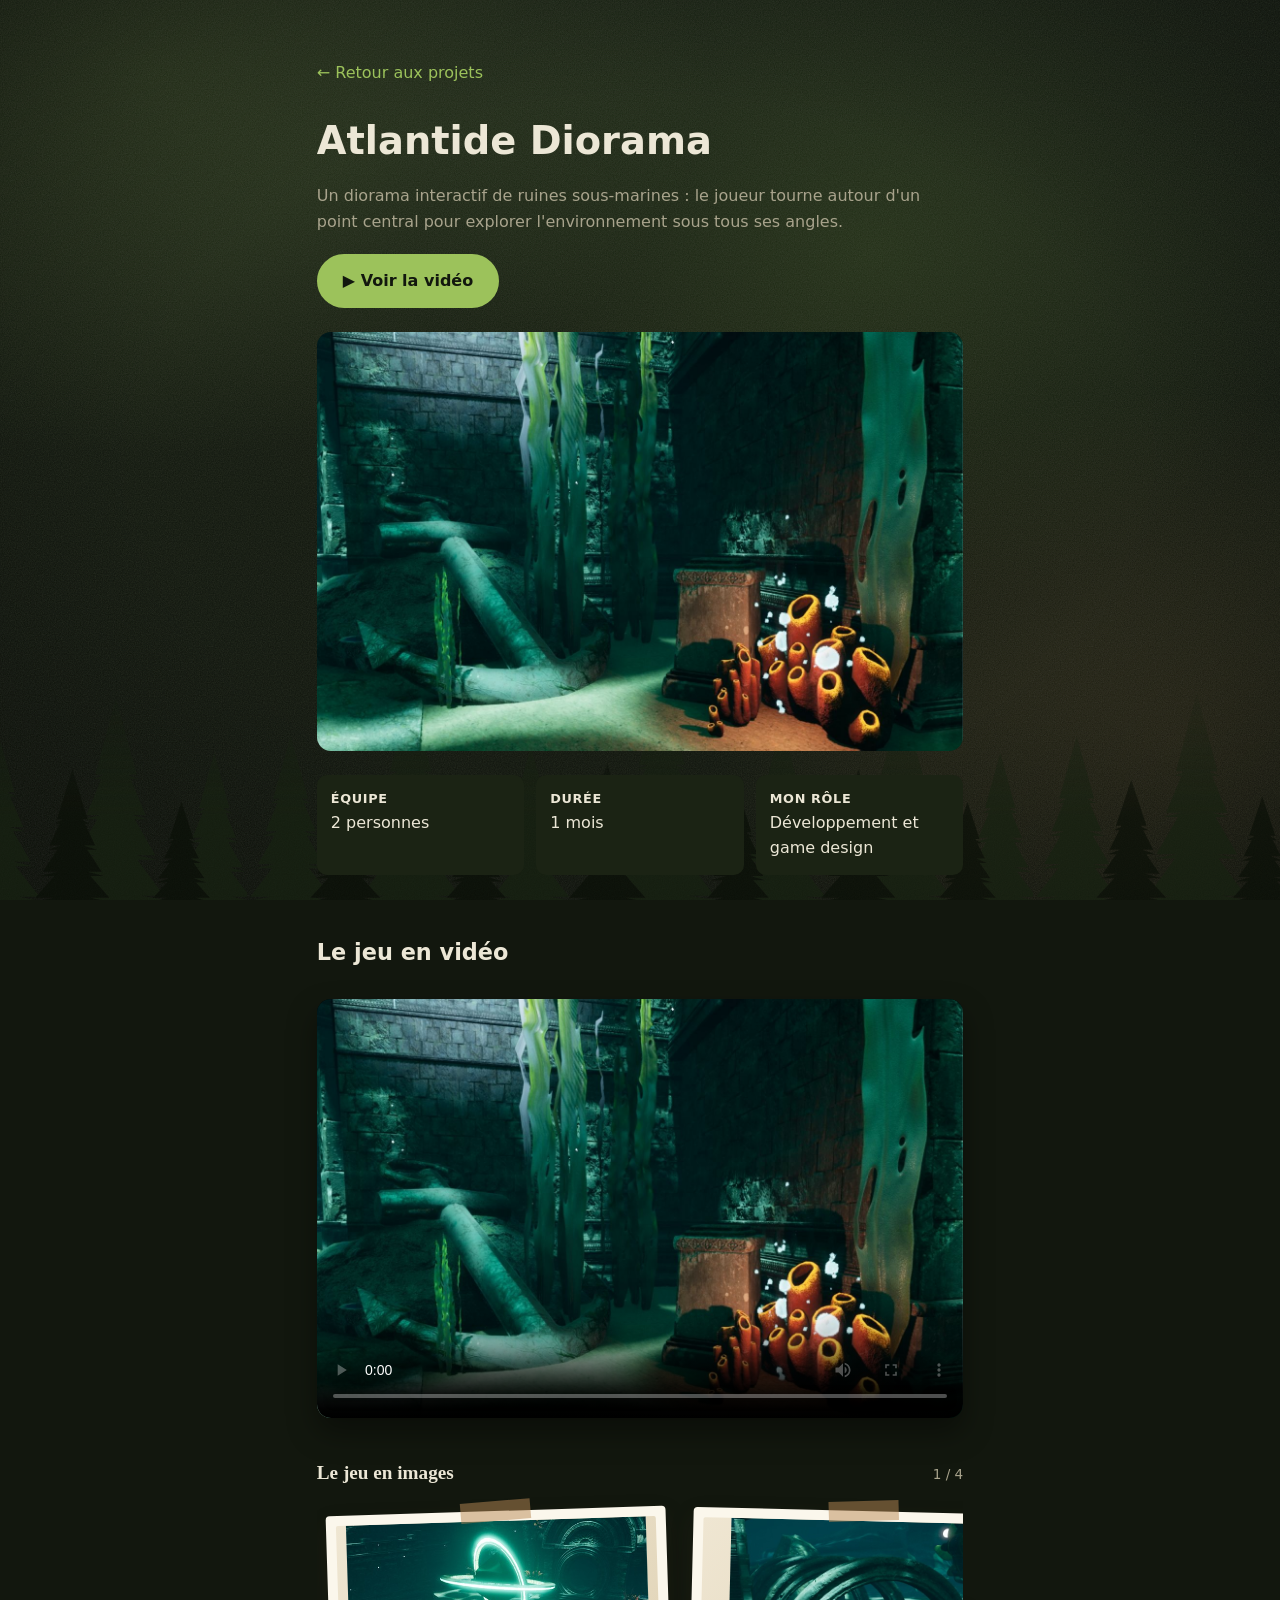
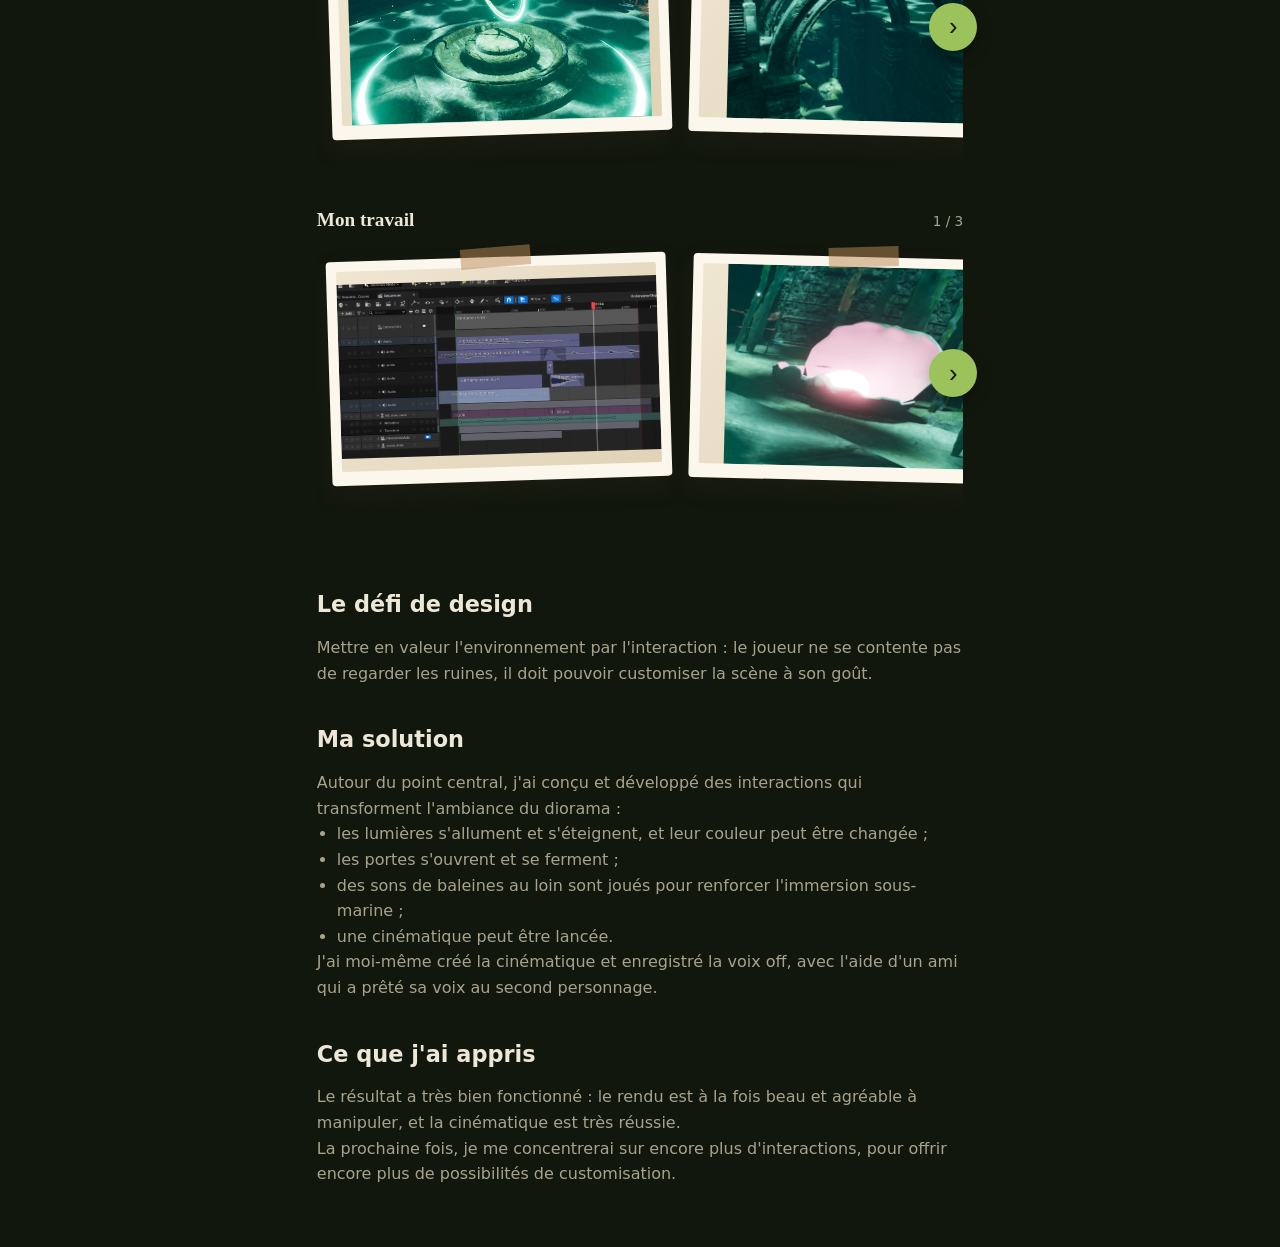
==== commit d23a34e5: "tout les projet fait" ====
--- a/atlantide-diorama.html
+++ b/atlantide-diorama.html
@@ -4,6 +4,8 @@
   <meta charset="UTF-8">
   <meta name="viewport" content="width=device-width, initial-scale=1">
   <title>Atlantide Diorama – Vivien Rohaut</title>
+  <meta name="description" content="Atlantide Diorama : un diorama interactif de ruines sous-marines, avec lumières, portes, sons et cinématique. Projet de Vivien Rohaut, game designer.">
+  <link rel="icon" href="data:image/svg+xml,<svg xmlns=%22http://www.w3.org/2000/svg%22 viewBox=%220 0 100 100%22><text y=%22.9em%22 font-size=%2290%22>🌲</text></svg>">
   <link rel="stylesheet" href="style.css">
   <script src="script.js" defer></script>
 </head>
@@ -47,23 +49,23 @@
         <button type="button" class="car-btn car-prev" aria-label="Images précédentes">‹</button>
         <div class="car-track" tabindex="0" role="region" aria-label="Le jeu en images">
             <figure class="art">
-              <button type="button" class="art-btn" data-caption="Capture d'écran – image 1">
-                <img src="images/atlantide-diorama/capture-1.jpg" alt="Capture d'écran, image 1">
+              <button type="button" class="art-btn" data-caption="L'orbe magique, au centre de la scène : le joueur se balade autour d'elle">
+                <img src="images/atlantide-diorama/capture-1.jpg" alt="Orbe lumineuse verte au centre d'une fontaine en pierre sous l'eau">
               </button>
             </figure>
             <figure class="art">
-              <button type="button" class="art-btn" data-caption="Capture d'écran – image 2">
-                <img src="images/atlantide-diorama/capture-2.jpg" alt="Capture d'écran, image 2">
+              <button type="button" class="art-btn" data-caption="L'environnement : des ruines sous-marines">
+                <img src="images/atlantide-diorama/capture-2.jpg" alt="Arches en pierre de ruines sous-marines">
               </button>
             </figure>
             <figure class="art">
-              <button type="button" class="art-btn" data-caption="Capture d'écran – image 3">
-                <img src="images/atlantide-diorama/capture-3.jpg" alt="Capture d'écran, image 3">
+              <button type="button" class="art-btn" data-caption="Les ruines éclairées par des lumières de couleurs">
+                <img src="images/atlantide-diorama/capture-3.jpg" alt="Vue d'ensemble de la salle sous-marine avec ses lumières colorées">
               </button>
             </figure>
             <figure class="art">
-              <button type="button" class="art-btn" data-caption="Capture d'écran – image 4">
-                <img src="images/atlantide-diorama/capture-4.jpg" alt="Capture d'écran, image 4">
+              <button type="button" class="art-btn" data-caption="Tous les animaux présents dans la scène">
+                <img src="images/atlantide-diorama/capture-4.jpg" alt="Raie, grand poisson aux dents, thon et trois méduses lumineuses">
               </button>
             </figure>
         </div>
@@ -81,23 +83,18 @@
         <button type="button" class="car-btn car-prev" aria-label="Images précédentes">‹</button>
         <div class="car-track" tabindex="0" role="region" aria-label="Mon travail">
             <figure class="art">
-              <button type="button" class="art-btn" data-caption="Mon travail – image 1">
-                <img src="images/atlantide-diorama/travail-1.jpg" alt="Mon travail, image 1">
+              <button type="button" class="art-btn" data-caption="Mon travail sur la timeline de la cinématique, dans le Sequencer d'Unreal Engine">
+                <img src="images/atlantide-diorama/travail-1.jpg" alt="Sequencer d'Unreal Engine avec les pistes audio et la caméra">
               </button>
             </figure>
             <figure class="art">
-              <button type="button" class="art-btn" data-caption="Mon travail – image 2">
-                <img src="images/atlantide-diorama/travail-2.jpg" alt="Mon travail, image 2">
+              <button type="button" class="art-btn" data-caption="Le coquillage peut s'ouvrir et se fermer">
+                <img src="images/atlantide-diorama/travail-2.jpg" alt="Coquillage rose ouvert avec une perle lumineuse">
               </button>
             </figure>
             <figure class="art">
-              <button type="button" class="art-btn" data-caption="Mon travail – image 3">
-                <img src="images/atlantide-diorama/travail-3.jpg" alt="Mon travail, image 3">
-              </button>
-            </figure>
-            <figure class="art">
-              <button type="button" class="art-btn" data-caption="Mon travail – image 4">
-                <img src="images/atlantide-diorama/travail-4.jpg" alt="Mon travail, image 4">
+              <button type="button" class="art-btn" data-caption="Toutes les interactions possibles : ouvrir ou fermer la porte et le coquillage, allumer ou éteindre les lumières et changer leur couleur, déclencher des bruits de baleines au loin">
+                <img src="images/atlantide-diorama/travail-3.jpg" alt="Menu des interactions avec les boutons Door, Shell, Lighting et Whale">
               </button>
             </figure>
         </div>
--- a/style.css
+++ b/style.css
@@ -490,3 +490,38 @@
 .chapter .car-track .art { flex: 0 0 min(300px, 72vw); }
 .chapter .art-btn { aspect-ratio: 4 / 3; background: #fbf7ec; }
 .chapter .art-btn img { object-fit: contain; }
+
+/* ---------- Bouton retour en haut ---------- */
+.to-top {
+  position: fixed; right: 22px; bottom: 22px; z-index: 70;
+  width: 48px; height: 48px; border: 0; border-radius: 50%; cursor: pointer;
+  background: var(--accent); color: var(--on-accent); font-size: 1.4rem; font-weight: 700; line-height: 1;
+  box-shadow: 0 8px 20px rgba(0,0,0,.4);
+  opacity: 0; visibility: hidden; transform: translateY(12px);
+  transition: opacity .3s, transform .3s, visibility .3s, background-color .9s ease, color .9s ease;
+}
+.to-top.show { opacity: 1; visibility: visible; transform: none; }
+.to-top:hover { transform: translateY(-3px); }
+.to-top:focus-visible { outline: 3px solid var(--text); outline-offset: 3px; }
+
+/* ---------- À propos : inspirations en vignettes + valeurs ---------- */
+.insp-block { margin-top: 56px; }
+.insp-grid { display: grid; grid-template-columns: repeat(auto-fit, minmax(240px, 1fr)); gap: 16px; }
+.insp {
+  position: relative; overflow: hidden; background: var(--surface);
+  border-radius: var(--radius); padding: 22px 22px 8px 26px;
+}
+.insp::before {
+  content: ""; position: absolute; left: 0; top: 0; bottom: 0; width: 4px;
+  background: linear-gradient(var(--accent), var(--accent-2));
+}
+.insp h4 { font-size: 1.15rem; margin-bottom: 2px; }
+.insp-sub { display: block; color: var(--accent-2); font-size: .8rem; margin-bottom: 12px; }
+.insp p { color: var(--muted); font-size: .95rem; margin-bottom: 16px; }
+.insp .chips { margin-bottom: 14px; }
+.insp .chips li { background: var(--surface-2); font-size: .82rem; padding: 4px 12px; }
+.insp[data-reveal].visible { transition: opacity .7s ease, transform .25s ease, box-shadow .25s ease; }
+.insp[data-reveal].visible:hover { transform: translateY(-5px); box-shadow: 0 12px 24px rgba(0,0,0,.35); }
+.insp-outro { color: var(--muted); max-width: 760px; margin-top: 28px; font-style: italic; }
+.about-values { max-width: 760px; margin-top: 40px; padding-left: 18px; border-left: 3px solid var(--accent); }
+.about-values p { color: var(--muted); }
